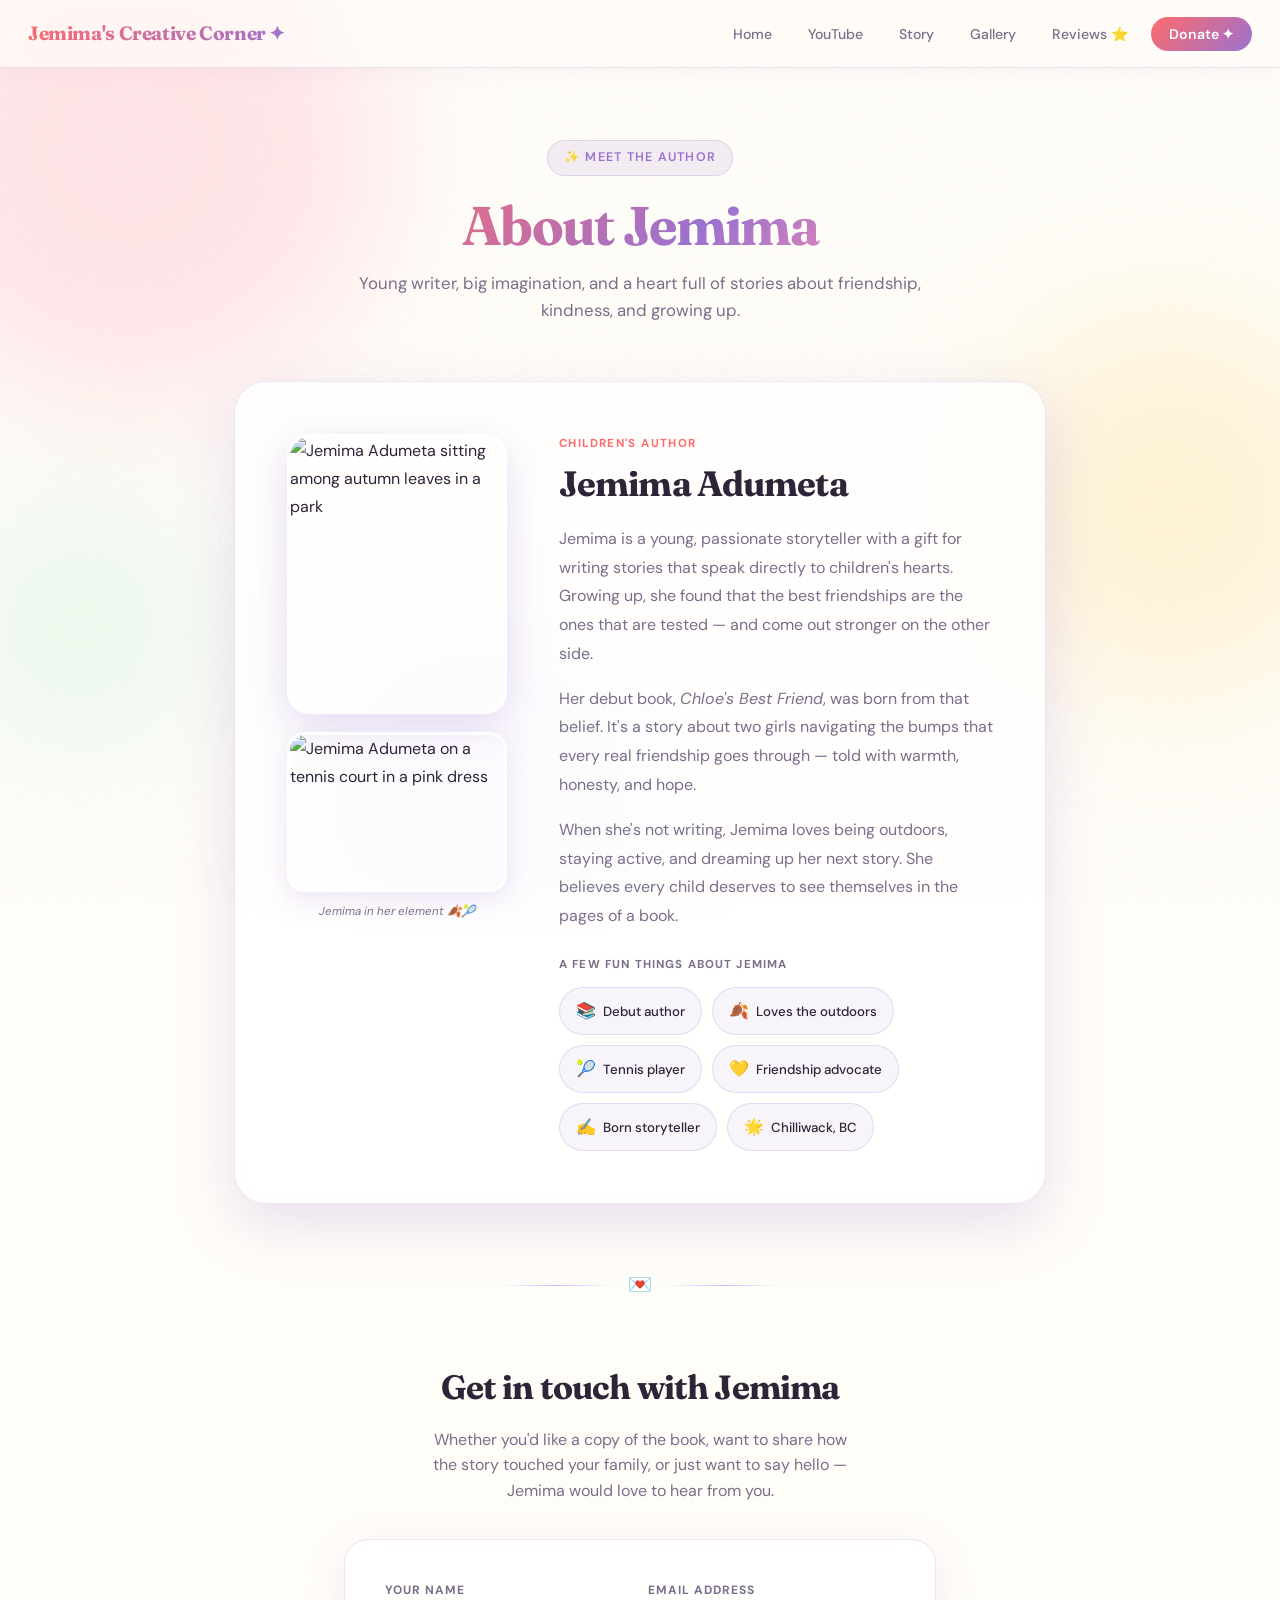
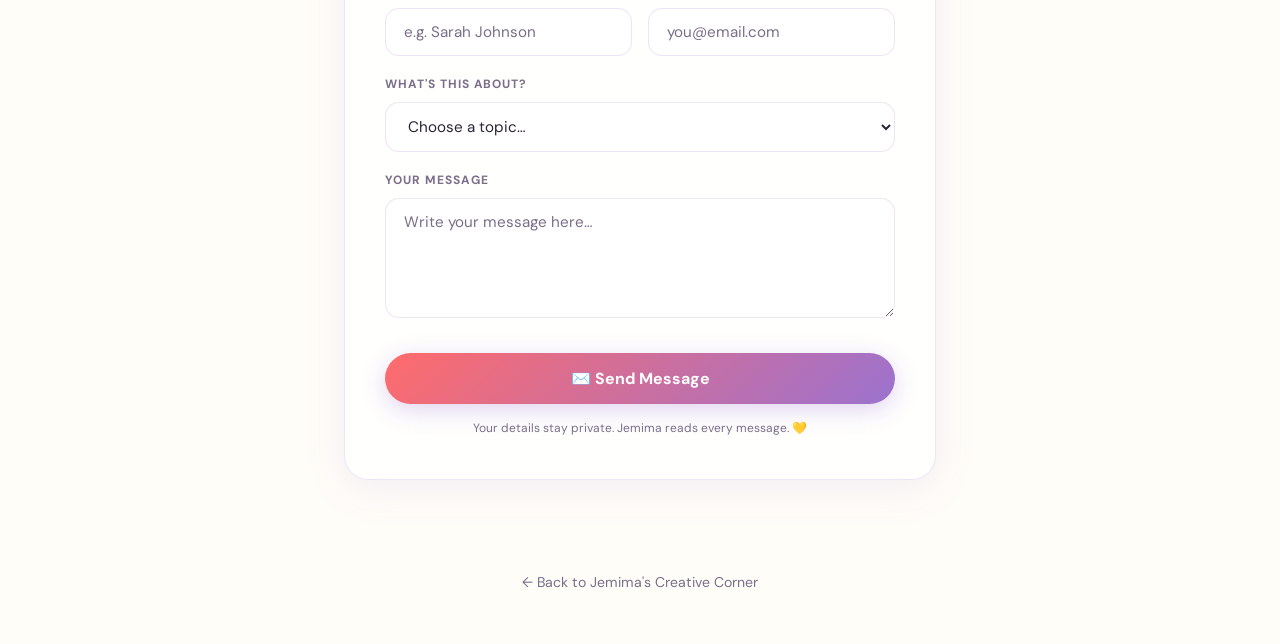
==== about.html @ 1eb1608d "Create about.html" ====
<!DOCTYPE html>
<html lang="en">
<head>
<meta charset="UTF-8">
<meta name="viewport" content="width=device-width, initial-scale=1.0">
<title>Meet Jemima – Jemima's Creative Corner</title>
<meta name="description" content="Meet Jemima Adumeta, the young author behind Chloe's Best Friend — a heartwarming children's book about friendship and kindness.">
<link rel="preconnect" href="https://fonts.googleapis.com">
<link rel="preconnect" href="https://fonts.gstatic.com" crossorigin>
<link href="https://fonts.googleapis.com/css2?family=Fraunces:ital,opsz,wght@0,9..144,300;0,9..144,400;0,9..144,600;0,9..144,700;1,9..144,400;1,9..144,600&family=DM+Sans:ital,wght@0,300;0,400;0,500;0,600;1,400&display=swap" rel="stylesheet">
<style>
  :root {
    --coral:#ff6b6b; --gold:#ffd166; --mint:#a8edca; --lavender:#c9b8ff;
    --purple:#9b72cf; --pink:#ff8fab;
    --bg:#fffdf8; --surface:rgba(255,255,255,0.75);
    --text:#2d2438; --muted:#7a6e8a; --border:rgba(155,114,207,0.18);
    --grad-btn:linear-gradient(135deg,var(--coral),var(--purple));
    --r-pill:100px; --shadow-lg:0 20px 60px rgba(155,114,207,0.22);
  }
  *,*::before,*::after{box-sizing:border-box;margin:0;padding:0}
  html{scroll-behavior:smooth}
  body{font-family:'DM Sans',sans-serif;background:var(--bg);color:var(--text);line-height:1.75;overflow-x:hidden;min-height:100vh}
  body::before{content:'';position:fixed;inset:0;background-image:url("data:image/svg+xml,%3Csvg viewBox='0 0 256 256' xmlns='http://www.w3.org/2000/svg'%3E%3Cfilter id='noise'%3E%3CfeTurbulence type='fractalNoise' baseFrequency='0.9' numOctaves='4' stitchTiles='stitch'/%3E%3C/filter%3E%3Crect width='100%25' height='100%25' filter='url(%23noise)' opacity='0.035'/%3E%3C/svg%3E");pointer-events:none;z-index:0;opacity:.6}

  .blobs{position:fixed;inset:0;overflow:hidden;pointer-events:none;z-index:0}
  .blob{position:absolute;border-radius:50%;filter:blur(70px);opacity:.22;animation:drift 18s ease-in-out infinite alternate}
  .blob-1{width:500px;height:500px;background:var(--pink);top:-100px;left:-120px;animation-duration:22s}
  .blob-2{width:380px;height:380px;background:var(--gold);top:35%;right:-80px;animation-duration:17s;animation-delay:-5s}
  .blob-3{width:320px;height:320px;background:var(--lavender);bottom:-60px;left:25%;animation-duration:24s;animation-delay:-11s}
  .blob-4{width:260px;height:260px;background:var(--mint);top:55%;left:-50px;animation-duration:19s;animation-delay:-3s}
  @keyframes drift{from{transform:translate(0,0) scale(1)}to{transform:translate(40px,30px) scale(1.08)}}

  /* ── Nav ─────────────────────────────────────────────────────── */
  nav{position:fixed;top:0;left:0;right:0;z-index:100;padding:0 28px;height:68px;display:flex;align-items:center;justify-content:space-between;background:rgba(255,253,248,.75);backdrop-filter:blur(18px) saturate(1.4);-webkit-backdrop-filter:blur(18px) saturate(1.4);border-bottom:1px solid var(--border);box-shadow:0 2px 24px rgba(155,114,207,.08)}
  .nav-brand{font-family:'Fraunces',serif;font-size:1.2rem;font-weight:700;background:var(--grad-btn);-webkit-background-clip:text;-webkit-text-fill-color:transparent;background-clip:text;text-decoration:none;letter-spacing:-.02em}
  .nav-links{display:flex;align-items:center;gap:8px;list-style:none}
  .nav-links a{font-size:.88rem;font-weight:500;color:var(--muted);text-decoration:none;padding:6px 14px;border-radius:var(--r-pill);transition:all .2s}
  .nav-links a:hover,.nav-links a.active{color:var(--purple);background:rgba(155,114,207,.1)}
  .nav-links a.nav-donate{background:var(--grad-btn);color:white!important;font-weight:600;padding:8px 18px}
  .nav-links a.nav-donate:hover{opacity:.88;transform:translateY(-1px)}
  .nav-burger{display:none;flex-direction:column;gap:5px;background:none;border:none;cursor:pointer;padding:6px}
  .nav-burger span{display:block;width:22px;height:2px;background:var(--purple);border-radius:2px}
  .mobile-menu{display:none;position:fixed;top:68px;left:0;right:0;background:rgba(255,253,248,.96);backdrop-filter:blur(18px);-webkit-backdrop-filter:blur(18px);border-bottom:1px solid var(--border);z-index:99;padding:16px 24px 24px;flex-direction:column;gap:4px}
  .mobile-menu.open{display:flex}
  .mobile-menu a{font-size:1rem;font-weight:500;color:var(--muted);text-decoration:none;padding:10px 14px;border-radius:12px;transition:all .2s}
  .mobile-menu a:hover,.mobile-menu a.active{color:var(--purple);background:rgba(155,114,207,.1)}

  .page{position:relative;z-index:1;padding-top:68px}

  /* ── Hero ────────────────────────────────────────────────────── */
  .hero{text-align:center;padding:72px 24px 56px;max-width:640px;margin:0 auto}
  .hero-badge{display:inline-flex;align-items:center;gap:6px;font-size:.78rem;font-weight:600;letter-spacing:.1em;text-transform:uppercase;color:var(--purple);background:rgba(155,114,207,.12);border:1px solid rgba(155,114,207,.22);border-radius:var(--r-pill);padding:6px 16px;margin-bottom:20px;animation:fadeUp .5s ease both}
  .hero h1{font-family:'Fraunces',serif;font-size:clamp(2.2rem,5vw,3.4rem);font-weight:700;line-height:1.1;letter-spacing:-.03em;background:linear-gradient(135deg,#ff6b6b 0%,#9b72cf 60%,#ff8fab 100%);-webkit-background-clip:text;-webkit-text-fill-color:transparent;background-clip:text;margin-bottom:14px;animation:fadeUp .5s .1s ease both}
  .hero-sub{font-size:1.05rem;color:var(--muted);line-height:1.65;animation:fadeUp .5s .2s ease both}

  /* ── Author spotlight ────────────────────────────────────────── */
  .author-section{max-width:860px;margin:0 auto;padding:0 24px 64px}

  .author-card{background:var(--surface);backdrop-filter:blur(20px);-webkit-backdrop-filter:blur(20px);border:1px solid var(--border);border-radius:32px;padding:52px;box-shadow:var(--shadow-lg);display:grid;grid-template-columns:220px 1fr;gap:52px;align-items:start}

  /* Photo column */
  .photo-col{display:flex;flex-direction:column;gap:18px}
  .photo-main{width:220px;height:280px;border-radius:22px;object-fit:cover;object-position:top center;box-shadow:0 12px 40px rgba(155,114,207,.25);border:3px solid rgba(255,255,255,.8)}
  .photo-secondary{width:220px;height:160px;border-radius:18px;object-fit:cover;object-position:center top;box-shadow:0 8px 28px rgba(155,114,207,.18);border:3px solid rgba(255,255,255,.8)}
  .photo-caption{font-size:.72rem;color:var(--muted);text-align:center;font-style:italic;margin-top:-8px}

  /* Bio column */
  .bio-col{}
  .bio-eyebrow{font-size:.72rem;font-weight:700;letter-spacing:.12em;text-transform:uppercase;color:var(--coral);margin-bottom:10px}
  .bio-name{font-family:'Fraunces',serif;font-size:clamp(1.6rem,3.5vw,2.2rem);font-weight:700;letter-spacing:-.025em;line-height:1.15;color:var(--text);margin-bottom:20px}
  .bio-text{font-size:1rem;color:var(--muted);line-height:1.8;margin-bottom:16px}

  /* Fun facts chips */
  .facts-label{font-size:.72rem;font-weight:700;letter-spacing:.1em;text-transform:uppercase;color:var(--muted);margin:24px 0 12px}
  .facts-grid{display:flex;flex-wrap:wrap;gap:10px}
  .fact-chip{display:inline-flex;align-items:center;gap:7px;padding:9px 16px;background:rgba(155,114,207,.08);border:1px solid rgba(155,114,207,.2);border-radius:var(--r-pill);font-size:.83rem;font-weight:500;color:var(--text)}
  .fact-chip .fc-icon{font-size:1rem}

  /* ── Divider ─────────────────────────────────────────────────── */
  .divider{display:flex;align-items:center;gap:14px;margin:0 auto 56px;max-width:280px}
  .divider-line{flex:1;height:1px;background:linear-gradient(90deg,transparent,var(--lavender),transparent)}
  .divider-icon{font-size:1.2rem}

  /* ── Contact form ────────────────────────────────────────────── */
  .contact-section{max-width:640px;margin:0 auto;padding:0 24px 88px;text-align:center}
  .contact-heading{font-family:'Fraunces',serif;font-size:clamp(1.5rem,3.5vw,2.1rem);font-weight:700;letter-spacing:-.025em;color:var(--text);margin-bottom:10px}
  .contact-sub{font-size:1rem;color:var(--muted);max-width:420px;margin:0 auto 36px;line-height:1.6}

  .contact-form{background:var(--surface);backdrop-filter:blur(16px);-webkit-backdrop-filter:blur(16px);border:1px solid var(--border);border-radius:24px;padding:40px;box-shadow:0 8px 40px rgba(155,114,207,.12);text-align:left}
  .form-row{margin-bottom:18px}
  .form-row label{display:block;font-size:.75rem;font-weight:700;letter-spacing:.08em;text-transform:uppercase;color:var(--muted);margin-bottom:7px}
  .form-row input,
  .form-row textarea,
  .form-row select{
    width:100%;padding:13px 18px;
    border:1.5px solid var(--border);border-radius:14px;
    background:rgba(255,255,255,.88);font-family:'DM Sans',sans-serif;
    font-size:.95rem;color:var(--text);outline:none;
    transition:border-color .2s,box-shadow .2s;
  }
  .form-row textarea{resize:vertical;min-height:120px}
  .form-row input:focus,.form-row textarea:focus,.form-row select:focus{border-color:var(--purple);box-shadow:0 0 0 3px rgba(155,114,207,.15)}
  .form-row input::placeholder,.form-row textarea::placeholder{color:var(--muted)}
  .form-two-col{display:grid;grid-template-columns:1fr 1fr;gap:16px}
  .form-submit{width:100%;padding:15px;background:var(--grad-btn);color:white;font-family:'DM Sans',sans-serif;font-weight:700;font-size:1rem;border:none;border-radius:var(--r-pill);cursor:pointer;transition:transform .2s,box-shadow .2s;box-shadow:0 6px 24px rgba(155,114,207,.3);margin-top:8px}
  .form-submit:hover{transform:translateY(-2px);box-shadow:0 10px 32px rgba(155,114,207,.4)}
  .form-submit:active{transform:translateY(0)}
  .form-privacy{font-size:.75rem;color:var(--muted);text-align:center;margin-top:14px}

  /* Toast */
  .toast{position:fixed;bottom:28px;left:50%;transform:translateX(-50%) translateY(80px);background:#2d2438;color:white;padding:14px 26px;border-radius:var(--r-pill);font-size:.9rem;font-weight:500;display:flex;align-items:center;gap:10px;box-shadow:0 8px 32px rgba(45,36,56,.3);z-index:200;transition:transform .4s cubic-bezier(.34,1.56,.64,1),opacity .3s;opacity:0;pointer-events:none;white-space:nowrap}
  .toast.show{transform:translateX(-50%) translateY(0);opacity:1}

  .back-row{text-align:center;padding:0 24px 48px}
  .back-link{display:inline-flex;align-items:center;gap:6px;color:var(--muted);font-size:.88rem;text-decoration:none;transition:color .2s}
  .back-link:hover{color:var(--purple)}

  @keyframes fadeUp{from{opacity:0;transform:translateY(24px)}to{opacity:1;transform:translateY(0)}}
  .reveal{opacity:0;transform:translateY(28px);transition:opacity .6s ease,transform .6s ease}
  .reveal.visible{opacity:1;transform:none}

  @media(max-width:700px){
    .nav-links{display:none}
    .nav-burger{display:flex}
    .author-card{grid-template-columns:1fr;padding:32px 24px;gap:28px}
    .photo-col{flex-direction:row;flex-wrap:wrap;justify-content:center}
    .photo-main{width:160px;height:210px}
    .photo-secondary{width:140px;height:140px}
    .form-two-col{grid-template-columns:1fr}
    .contact-form{padding:28px 22px}
  }
</style>
</head>
<body>

<div class="blobs">
  <div class="blob blob-1"></div><div class="blob blob-2"></div>
  <div class="blob blob-3"></div><div class="blob blob-4"></div>
</div>

<nav>
  <a class="nav-brand" href="index.html">Jemima's Creative Corner ✦</a>
  <ul class="nav-links">
    <li><a href="index.html">Home</a></li>
    <li><a href="youtube.html">YouTube</a></li>
    <li><a href="story.html">Story</a></li>
    <li><a href="gallery.html">Gallery</a></li>
    <li><a href="reviews.html">Reviews ⭐</a></li>
    <li><a href="donate.html" class="nav-donate">Donate ✦</a></li>
  </ul>
  <button class="nav-burger" id="navBurger" aria-label="Open menu" onclick="toggleMobileMenu()">
    <span></span><span></span><span></span>
  </button>
</nav>

<div class="mobile-menu" id="mobileMenu">
  <a href="index.html" onclick="closeMobileMenu()">Home</a>
  <a href="youtube.html" onclick="closeMobileMenu()">YouTube</a>
  <a href="story.html" onclick="closeMobileMenu()">Story</a>
  <a href="gallery.html" onclick="closeMobileMenu()">Gallery</a>
  <a href="reviews.html" onclick="closeMobileMenu()">Reviews ⭐</a>
  <a href="donate.html" onclick="closeMobileMenu()">Donate ✦</a>
</div>

<div class="page">

  <!-- Hero -->
  <header class="hero">
    <div class="hero-badge">✨ Meet the Author</div>
    <h1>About Jemima</h1>
    <p class="hero-sub">Young writer, big imagination, and a heart full of stories about friendship, kindness, and growing up.</p>
  </header>

  <!-- Author card -->
  <section class="author-section reveal">
    <div class="author-card">

      <!-- Photos -->
      <div class="photo-col">
        <img class="photo-main" src="jemima-autumn.jpg" alt="Jemima Adumeta sitting among autumn leaves in a park">
        <img class="photo-secondary" src="jemima-tennis.jpg" alt="Jemima Adumeta on a tennis court in a pink dress">
        <p class="photo-caption">Jemima in her element 🍂🎾</p>
      </div>

      <!-- Bio -->
      <div class="bio-col">
        <p class="bio-eyebrow">Children's Author</p>
        <h2 class="bio-name">Jemima Adumeta</h2>

        <p class="bio-text">
          Jemima is a young, passionate storyteller with a gift for writing stories that speak directly to children's hearts. Growing up, she found that the best friendships are the ones that are tested — and come out stronger on the other side.
        </p>
        <p class="bio-text">
          Her debut book, <em>Chloe's Best Friend</em>, was born from that belief. It's a story about two girls navigating the bumps that every real friendship goes through — told with warmth, honesty, and hope.
        </p>
        <p class="bio-text">
          When she's not writing, Jemima loves being outdoors, staying active, and dreaming up her next story. She believes every child deserves to see themselves in the pages of a book.
        </p>

        <p class="facts-label">A few fun things about Jemima</p>
        <div class="facts-grid">
          <span class="fact-chip"><span class="fc-icon">📚</span> Debut author</span>
          <span class="fact-chip"><span class="fc-icon">🍂</span> Loves the outdoors</span>
          <span class="fact-chip"><span class="fc-icon">🎾</span> Tennis player</span>
          <span class="fact-chip"><span class="fc-icon">💛</span> Friendship advocate</span>
          <span class="fact-chip"><span class="fc-icon">✍️</span> Born storyteller</span>
          <span class="fact-chip"><span class="fc-icon">🌟</span> Chilliwack, BC</span>
        </div>
      </div>

    </div>
  </section>

  <!-- Contact form -->
  <div class="divider reveal"><div class="divider-line"></div><div class="divider-icon">💌</div><div class="divider-line"></div></div>

  <section class="contact-section reveal">
    <h2 class="contact-heading">Get in touch with Jemima</h2>
    <p class="contact-sub">Whether you'd like a copy of the book, want to share how the story touched your family, or just want to say hello — Jemima would love to hear from you.</p>

    <div class="contact-form">
      <div class="form-two-col">
        <div class="form-row">
          <label for="cf-name">Your name</label>
          <input type="text" id="cf-name" placeholder="e.g. Sarah Johnson" autocomplete="name">
        </div>
        <div class="form-row">
          <label for="cf-email">Email address</label>
          <input type="email" id="cf-email" placeholder="you@email.com" autocomplete="email">
        </div>
      </div>
      <div class="form-row">
        <label for="cf-reason">What's this about?</label>
        <select id="cf-reason">
          <option value="" disabled selected>Choose a topic…</option>
          <option value="book">I'd like a copy of the book</option>
          <option value="feedback">I want to share my thoughts on the story</option>
          <option value="school">School / library enquiry</option>
          <option value="media">Media or interview request</option>
          <option value="other">Something else</option>
        </select>
      </div>
      <div class="form-row">
        <label for="cf-message">Your message</label>
        <textarea id="cf-message" placeholder="Write your message here…"></textarea>
      </div>
      <button class="form-submit" onclick="submitContact()">✉️ Send Message</button>
      <p class="form-privacy">Your details stay private. Jemima reads every message. 💛</p>
    </div>
  </section>

  <div class="back-row">
    <a class="back-link" href="index.html">← Back to Jemima's Creative Corner</a>
  </div>

</div>

<div class="toast" id="toast" role="status" aria-live="polite">💌 Message sent! Jemima will be in touch soon.</div>

<script>
  function toggleMobileMenu(){document.getElementById('mobileMenu').classList.toggle('open')}
  function closeMobileMenu(){document.getElementById('mobileMenu').classList.remove('open')}
  document.addEventListener('click',function(e){
    const m=document.getElementById('mobileMenu'),b=document.getElementById('navBurger');
    if(m.classList.contains('open')&&!m.contains(e.target)&&!b.contains(e.target))m.classList.remove('open');
  });

  const obs=new IntersectionObserver(entries=>entries.forEach(e=>{
    if(e.isIntersecting){e.target.classList.add('visible');obs.unobserve(e.target)}
  }),{threshold:.1});
  document.querySelectorAll('.reveal').forEach(el=>obs.observe(el));

  function submitContact(){
    const name=document.getElementById('cf-name').value.trim();
    const email=document.getElementById('cf-email').value.trim();
    const reason=document.getElementById('cf-reason').value;
    const msg=document.getElementById('cf-message').value.trim();
    if(!email){alert('Please enter your email address.');return}
    if(!msg){alert('Please write a message.');return}
    const reasonLabels={
      book:'Book Request','feedback':'Story Feedback',
      school:'School / Library Enquiry',media:'Media Request',other:'General Enquiry'
    };
    const subject=encodeURIComponent((reasonLabels[reason]||'Message')+' – Jemima\'s Creative Corner');
    const body=encodeURIComponent(
      'Name: '+(name||'Not provided')+
      '\nEmail: '+email+
      '\nTopic: '+(reasonLabels[reason]||'General')+
      '\n\n'+msg
    );
    window.location.href='mailto:jemimaadumeta@gmail.com?subject='+subject+'&body='+body;
    const toast=document.getElementById('toast');
    toast.classList.add('show');
    setTimeout(()=>toast.classList.remove('show'),4500);
  }
</script>
</body>
</html>
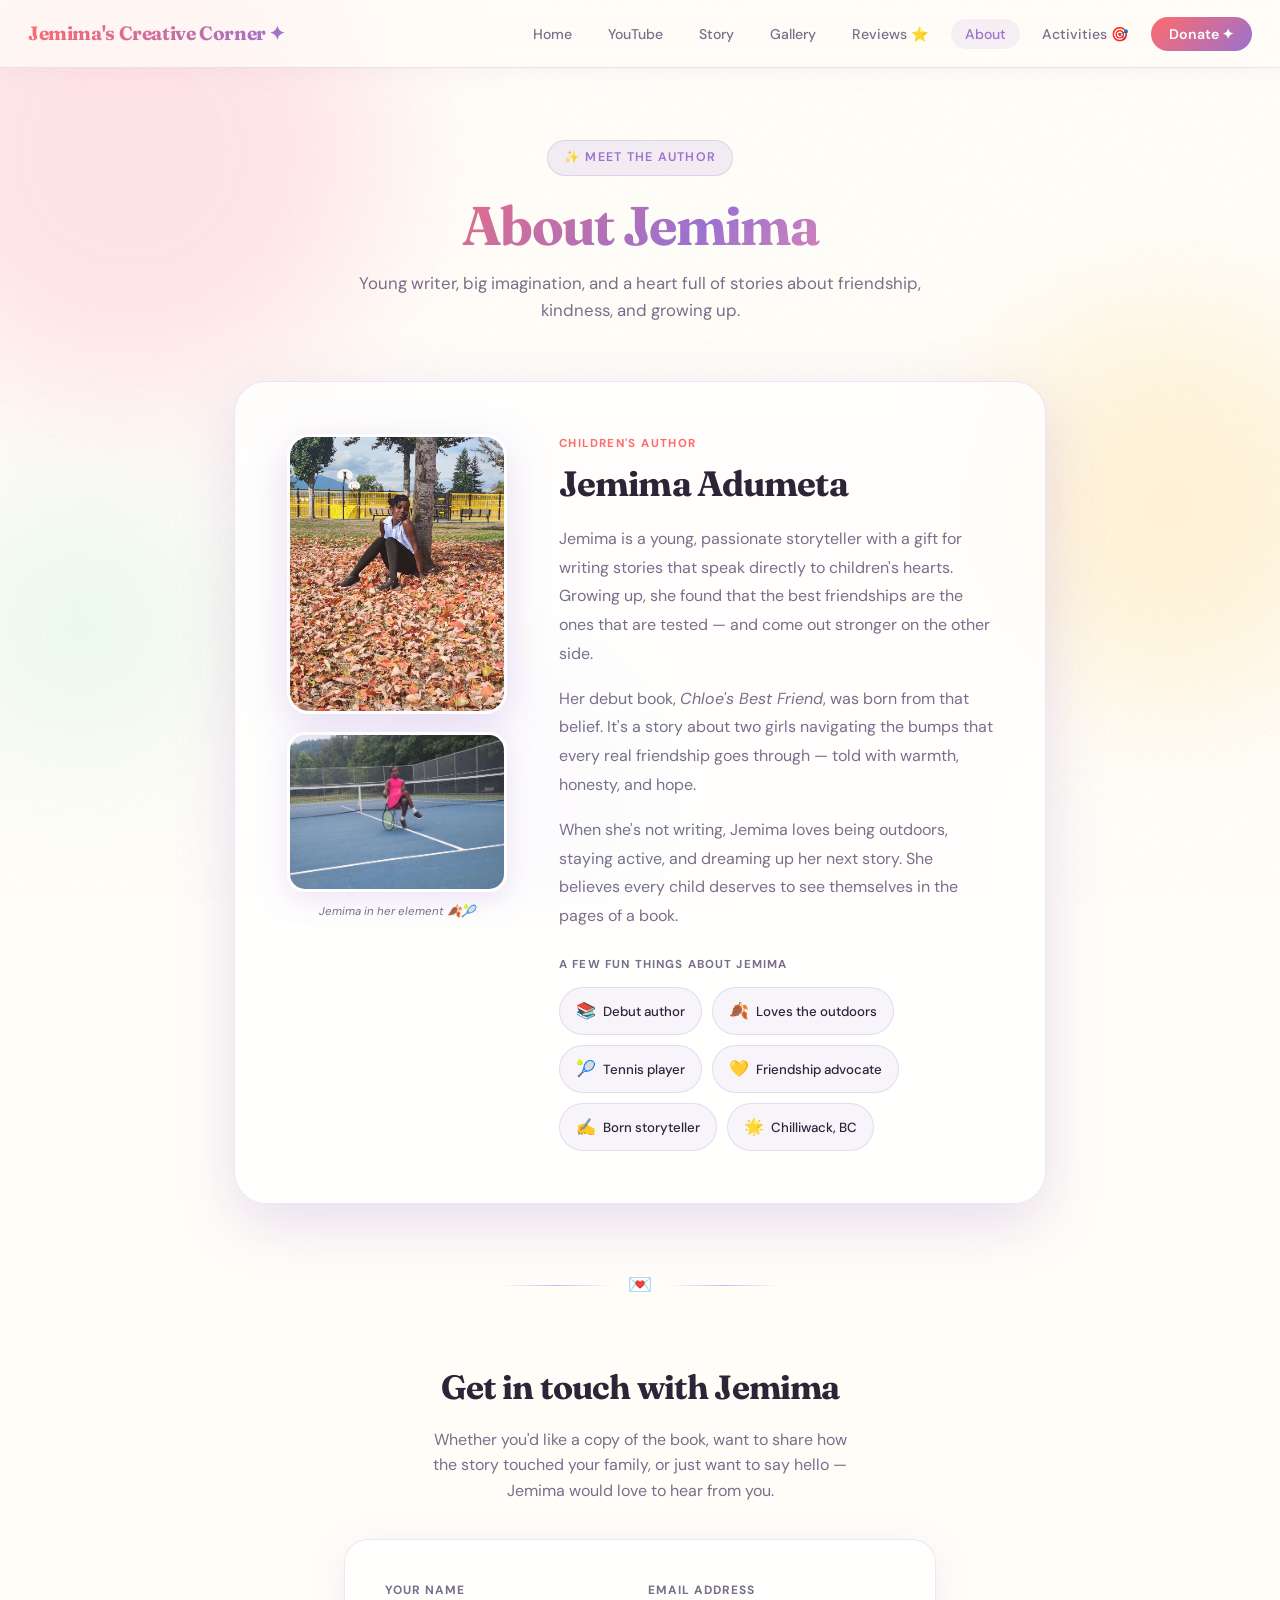
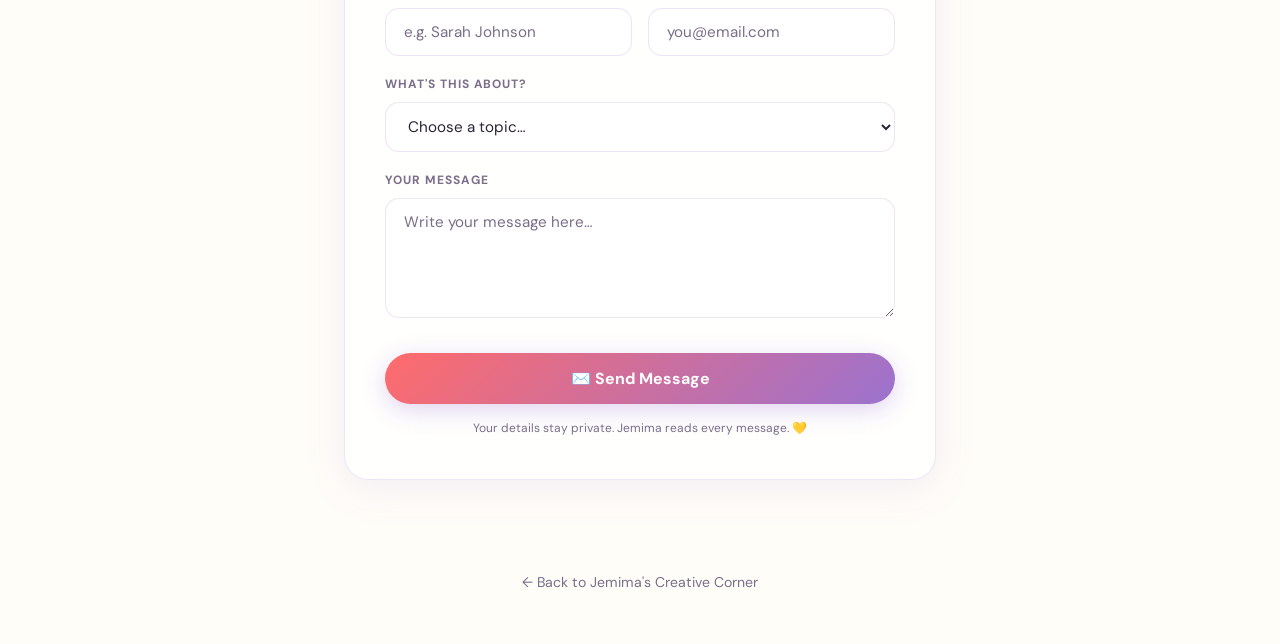
==== commit d2ee3832: "Update about.html" ====
--- a/about.html
+++ b/about.html
@@ -146,6 +146,8 @@
     <li><a href="story.html">Story</a></li>
     <li><a href="gallery.html">Gallery</a></li>
     <li><a href="reviews.html">Reviews ⭐</a></li>
+    <li><a href="about.html" class="active">About</a></li>
+    <li><a href="activities.html">Activities 🎯</a></li>
     <li><a href="donate.html" class="nav-donate">Donate ✦</a></li>
   </ul>
   <button class="nav-burger" id="navBurger" aria-label="Open menu" onclick="toggleMobileMenu()">
@@ -159,6 +161,8 @@
   <a href="story.html" onclick="closeMobileMenu()">Story</a>
   <a href="gallery.html" onclick="closeMobileMenu()">Gallery</a>
   <a href="reviews.html" onclick="closeMobileMenu()">Reviews ⭐</a>
+  <a href="about.html" class="active" onclick="closeMobileMenu()">About</a>
+  <a href="activities.html" onclick="closeMobileMenu()">Activities 🎯</a>
   <a href="donate.html" onclick="closeMobileMenu()">Donate ✦</a>
 </div>
 
